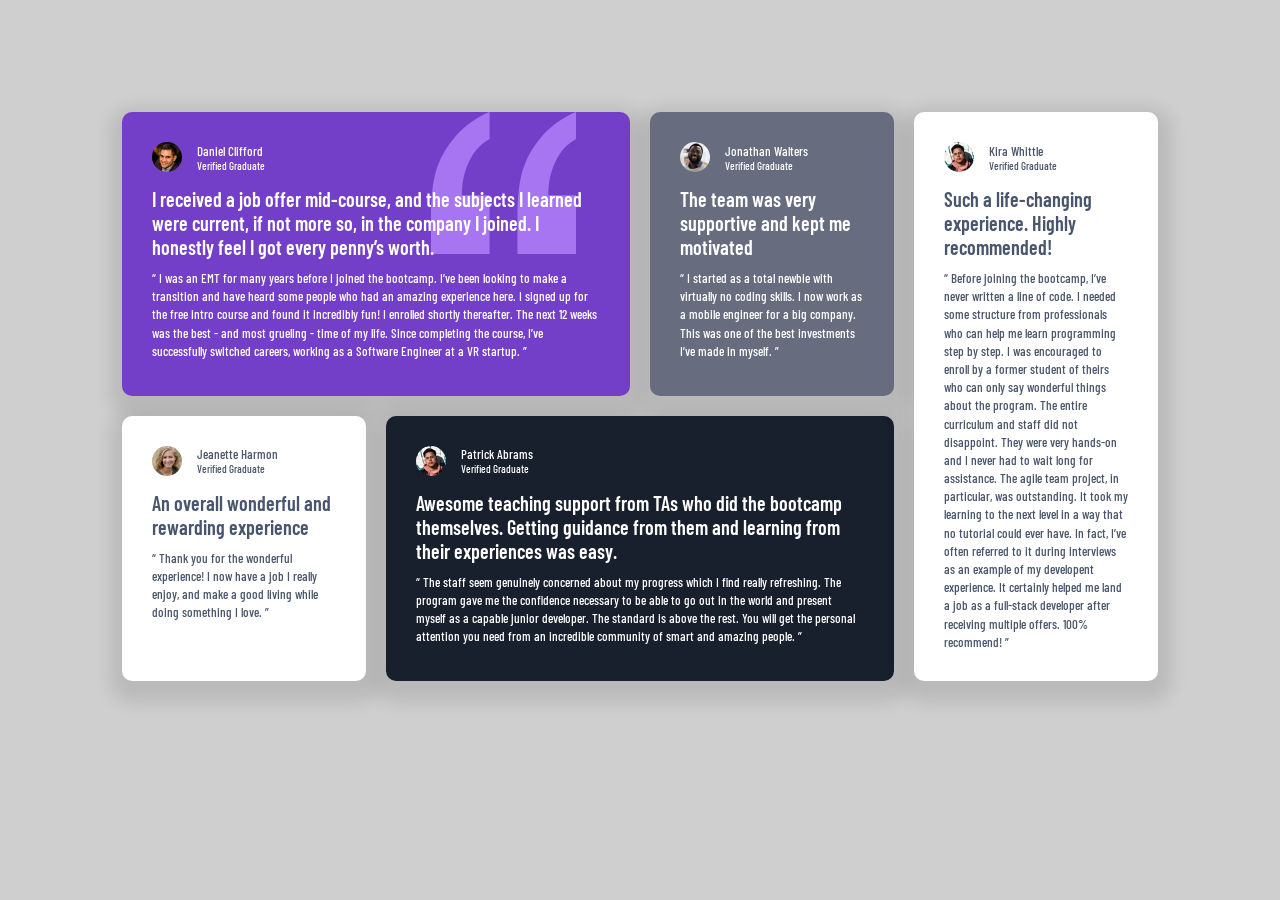
==== grid_layout/index.html @ 3ca3b072 "grid layout" ====
<!DOCTYPE html>
<html lang="en">
<head>
  <meta charset="UTF-8">
  <meta name="viewport" content="width=device-width, initial-scale=1.0"> <!-- displays site properly based on user's device -->

  <link rel="icon" type="image/png" sizes="32x32" href="./images/favicon-32x32.png">
  <link rel="stylesheet" href="style.css">

   <link rel="stylesheet" href="responsive.css">
  
  <title>Frontend Mentor | [Challenge Name Here]</title>

  
  
</head>
<body>

  <main class="container">

    <div class="item item1">

      <div class="item__content">

        <div class="item__container">

          <div class="item__main">

             <div class="item_top">

            <img src="./images/image-daniel.jpg" alt="Profile">

            <div class="item__text">
              <p class="profile_name">Daniel Clifford</p>
              <p class="profile_description">Verified Graduate</p>
              
            </div>
            

          </div>

          <h5>I received a job offer mid-course, and the subjects I learned were current, if not more so, 
  in the company I joined. I honestly feel I got every penny’s worth.</h5>
          <p class="content"> “ I was an EMT for many years before I joined the bootcamp. I’ve been looking to make a 
  transition and have heard some people who had an amazing experience here. I signed up 
  for the free intro course and found it incredibly fun! I enrolled shortly thereafter. 
  The next 12 weeks was the best - and most grueling - time of my life. Since completing 
  the course, I’ve successfully switched careers, working as a Software Engineer at a VR startup. ”</p>


          </div>


         
        </div>
        


        </div>



    </div>
    <div class="item item2">



        <div class="item__container">

          <div class="item__main">

             <div class="item_top">

            <img src="./images/image-jonathan.jpg" alt="Profile">

            <div class="item__text">
              <p class="profile_name">Jonathan Walters</p>
              <p class="profile_description">Verified Graduate</p>
              
            </div>
            

          </div>

          <h5>The team was very supportive and kept me motivated
</h5>
          <p class="content"> “ I started as a total newbie with virtually no coding skills. I now work as a mobile engineer 
  for a big company. This was one of the best investments I’ve made in myself. ”</p>


          </div>


         
        </div>
        


      


    </div>
    <div class="item item3">

              <div class="item__container">

          <div class="item__main">

             <div class="item_top">

            <img src="./images/image-jeanette.jpg" alt="Profile">

            <div class="item__text">
              <p class="profile_name">Jeanette Harmon</p>
              <p class="profile_description">Verified Graduate</p>
              
            </div>
            

          </div>

          <h5>An overall wonderful and rewarding experience
</h5>
          <p class="content">“ Thank you for the wonderful experience! I now have a job I really enjoy, and make a good living 
  while doing something I love. ”</p>


          </div>


         
        </div>


    </div>
    <div class="item item4"> <div class="item__container">

          <div class="item__main">

             <div class="item_top">

            <img src="./images/image-patrick.jpg" alt="Profile">

            <div class="item__text">
              <p class="profile_name">Patrick Abrams</p>
              <p class="profile_description">Verified Graduate</p>
              
            </div>
            

          </div>

          <h5>Awesome teaching support from TAs who did the bootcamp themselves. Getting guidance from them and 
  learning from their experiences was easy.
</h5>
          <p class="content">“ The staff seem genuinely concerned about my progress which I find really refreshing. The program 
  gave me the confidence necessary to be able to go out in the world and present myself as a capable 
  junior developer. The standard is above the rest. You will get the personal attention you need from 
  an incredible community of smart and amazing people. ”</p>


          </div>


         
        </div></div>
    <div class="item item5"><div class="item__main">

             <div class="item_top">

            <img src="./images/image-patrick.jpg" alt="Profile">

            <div class="item__text">
              <p class="profile_name">Kira Whittle</p>
              <p class="profile_description">Verified Graduate</p>
              
            </div>
            

          </div>

          <h5>Such a life-changing experience. Highly recommended!
</h5>
          <p class="content">“ Before joining the bootcamp, I’ve never written a line of code. I needed some structure from 
  professionals who can help me learn programming step by step. I was encouraged to enroll by a former 
  student of theirs who can only say wonderful things about the program. The entire curriculum and staff 
  did not disappoint. They were very hands-on and I never had to wait long for assistance. The agile team 
  project, in particular, was outstanding. It took my learning to the next level in a way that no tutorial 
  could ever have. In fact, I’ve often referred to it during interviews as an example of my developent 
  experience. It certainly helped me land a job as a full-stack developer after receiving multiple offers. 
  100% recommend! ”</p>


          </div>




    </div>



  </main>
 
  
  
</body>
</html>
---- grid_layout/style.css ----
@import url('https://fonts.googleapis.com/css2?family=Barlow+Condensed:wght@500;600&display=swap');

*{
    margin: 0;
    padding: 0;
    box-sizing: border-box;
    
}



.barlow-condensed-medium {
  font-family: "Barlow Condensed", sans-serif;
  font-weight: 500;
  font-style: normal;
}

.barlow-condensed-semibold {
  font-family: "Barlow Condensed", sans-serif;
  font-weight: 600;
  font-style: normal;
}


body{
    background-color: #CFCFCF;
}

.container{
    max-width: 1100px;
    margin: 80px auto;
    padding: 2rem 2rem;
    display: grid;
    grid-template-columns: repeat(8, 1fr); 
  gap:20px;
      
    
    height: 100%;
    align-content: center;
    

}
.item{
    box-shadow: 1px 9px 17px 13px rgba(0, 0, 0, 0.1);
    border-radius: 10px;
   
    color:#ffffff;
}



.item__content{
    background-image: url(./images/bg-pattern-quotation.svg);
    background-size: contain;
    background-repeat: no-repeat;
    background-origin: border-box;
    background-position: 85%;
  height: 50%;
   
}


.item__main{
    padding:30px;
}
.item_top{
    display: flex;
    gap: 15px;
    align-items:center;
}

.item_top img{
    border-radius: 50%;
    width: 30px;
    height: 30px;
}
.item__text{
    font-family: "Barlow Condensed", sans-serif;
  font-weight: 500;
  font-style: normal;
  font-size:13px;
    
}

.item__text p:last-child{
    font-size: 11px;
    
}


.item__main h5 {
    font-family: "Barlow Condensed", sans-serif;
    font-weight: 600;
    font-size: 20px;
    line-height: 120%;
    padding-top: 15px;
}
.item__main .content{
    font-family: "Barlow Condensed", sans-serif;
    font-weight: 500;
    font-size: 13px;
    line-height: 140%;
    padding-top: 10px;
}

.item2{
    background-color: #676D7E;
}

.item3{
    background-color: #FFFFFF;
}

.item1{
    grid-column: 1 / 5;
    grid-row: 1 / 5;
    background-color: #733FC8;
    

}



.item2{
    grid-column:5/7 ;
    grid-row: 1/5;
}
.item3{
    grid-column: 1/3;
    grid-row:5/9
}
.item4{
    grid-column: 3 / 7;
    grid-row: 5 / 9;
    background-color: #19202D;
}

.item5{
    grid-column: 7/ 9;
    grid-row: 1 / 9;
    background-color: #ffffff;
}

.item3, .item5{
    color: #48556a !important;
}
---- grid_layout/responsive.css ----
@media screen and (max-width:769px){
   
    .item1{
    grid-column: 1 / 9;
    grid-row: 1/4;
   

}
.item2 {
        grid-column: 1 / 5;
        grid-row: 4/ 6;
    }

   .item3 {
        grid-column: 9 / 5;
        grid-row: 4 / 6;
    }
.item4 {
    grid-column: 1 / 9;
    grid-row: 6/ 7;
}

    .item5 {
        grid-column: 1 / 9;
        grid-row: 7 / 9;
    }
}

@media screen and (min-width:320px) and (max-width: 426px) {

.container{
    display: block;
}

.item__content {
    background-image: unset;
    

    
}
    .item{
        margin-bottom: 20px;
    }

}
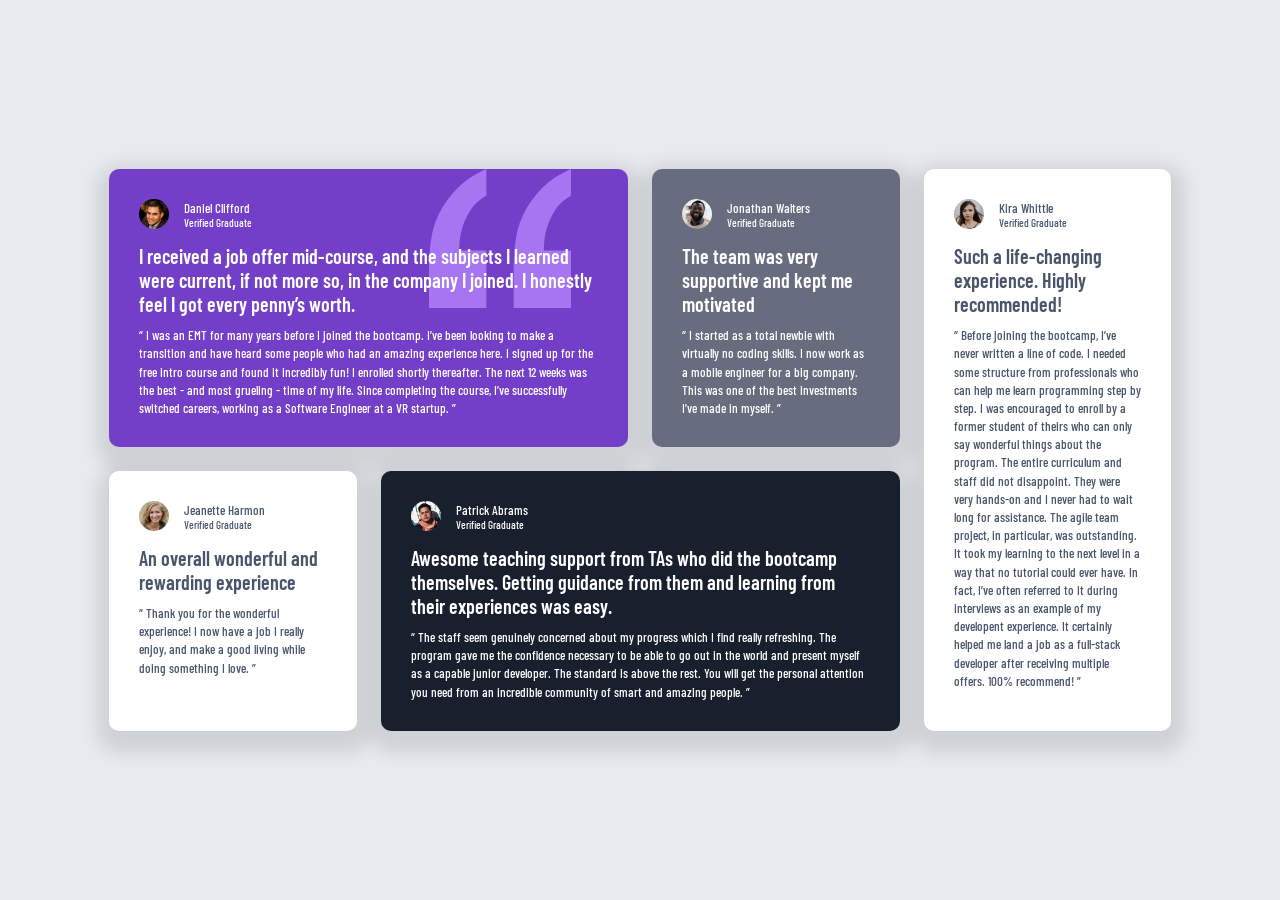
==== commit b0ed237b: "update grid" ====
--- a/grid_layout/index.html
+++ b/grid_layout/index.html
@@ -168,7 +168,7 @@
 
              <div class="item_top">
 
-            <img src="./images/image-patrick.jpg" alt="Profile">
+            <img src="./images/image-kira.jpg" alt="Profile">
 
             <div class="item__text">
               <p class="profile_name">Kira Whittle</p>
--- a/grid_layout/style.css
+++ b/grid_layout/style.css
@@ -23,22 +23,20 @@
 
 
 body{
-    background-color: #CFCFCF;
+    background-color: hsl(214, 17%, 92%);
+    min-height: 100vh;
 }
 
 .container{
-    max-width: 1100px;
-    margin: 80px auto;
-    padding: 2rem 2rem;
+    max-width: 1110px;
+    min-height: 100vh;
+    margin: 0 auto;
+    padding: 32px 24px;
     display: grid;
-    grid-template-columns: repeat(8, 1fr); 
-  gap:20px;
-      
-    
-    height: 100%;
+    grid-template-columns: repeat(4, 1fr);
+    grid-template-rows: repeat(2, auto);
+    gap: 24px;
     align-content: center;
-    
-
 }
 .item{
     box-shadow: 1px 9px 17px 13px rgba(0, 0, 0, 0.1);
@@ -112,32 +110,26 @@
 }
 
 .item1{
-    grid-column: 1 / 5;
-    grid-row: 1 / 5;
+    grid-column: 1 / 3;
+    grid-row: 1;
     background-color: #733FC8;
-    
-
 }
-
-
-
 .item2{
-    grid-column:5/7 ;
-    grid-row: 1/5;
+    grid-column: 3;
+    grid-row: 1;
 }
 .item3{
-    grid-column: 1/3;
-    grid-row:5/9
+    grid-column: 1;
+    grid-row: 2;
 }
 .item4{
-    grid-column: 3 / 7;
-    grid-row: 5 / 9;
+    grid-column: 2 / 4;
+    grid-row: 2;
     background-color: #19202D;
 }
-
 .item5{
-    grid-column: 7/ 9;
-    grid-row: 1 / 9;
+    grid-column: 4;
+    grid-row: 1 / 3;
     background-color: #ffffff;
 }
 
--- a/grid_layout/responsive.css
+++ b/grid_layout/responsive.css
@@ -1,45 +1,43 @@
-@media screen and (max-width:769px){
-   
-    .item1{
-    grid-column: 1 / 9;
-    grid-row: 1/4;
-   
-
-}
-.item2 {
-        grid-column: 1 / 5;
-        grid-row: 4/ 6;
+@media screen and (max-width: 900px) {
+    .container {
+        max-width: 700px;
+        min-height: auto;
+        grid-template-columns: repeat(2, 1fr);
+        grid-template-rows: none;
     }
 
-   .item3 {
-        grid-column: 9 / 5;
-        grid-row: 4 / 6;
+    .item1,
+    .item2,
+    .item3,
+    .item4,
+    .item5 {
+        grid-column: auto;
+        grid-row: auto;
     }
-.item4 {
-    grid-column: 1 / 9;
-    grid-row: 6/ 7;
-}
 
-    .item5 {
-        grid-column: 1 / 9;
-        grid-row: 7 / 9;
+    .item1,
+    .item4 {
+        grid-column: 1 / 3;
     }
 }
 
-@media screen and (min-width:320px) and (max-width: 426px) {
-
-.container{
-    display: block;
-}
-
-.item__content {
-    background-image: unset;
-    
-
-    
-}
-    .item{
-        margin-bottom: 20px;
+@media screen and (max-width: 576px) {
+    .container {
+        max-width: 375px;
+        padding: 24px;
+        grid-template-columns: 1fr;
     }
 
+    .item1,
+    .item4 {
+        grid-column: 1;
+    }
+
+    .item__content {
+        background-image: none;
+    }
+
+    .item__main {
+        padding: 24px;
+    }
 }
